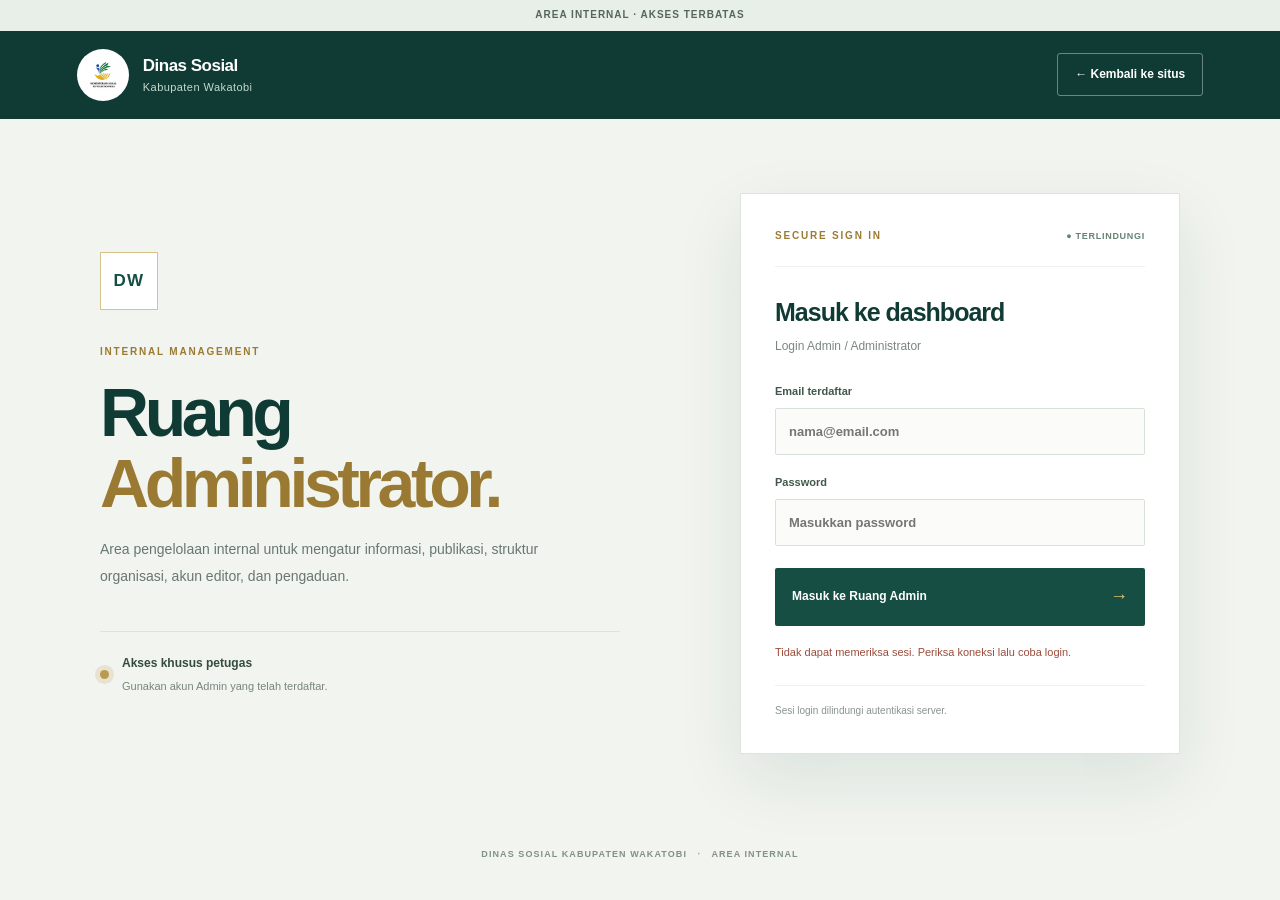
==== admin.html @ 657783be "Rebuild admin dashboard to match approved visual reference" ====
<!doctype html>
<html lang="id"><head><meta charset="utf-8"><meta name="viewport" content="width=device-width,initial-scale=1"><meta name="robots" content="noindex,nofollow"><meta name="theme-color" content="#103b34"><title>Ruang Administrasi | Dinsos Wakatobi</title><link rel="stylesheet" href="css/styles.css"><script src="js/main.js" defer></script></head>
<body class="admin-dashboard-body">
<aside class="admin-sidebar"><a class="admin-brand" href="index.html"><img src="logo-kemensos.jpg" alt="Lambang Dinas Sosial"><strong>Dinas Sosial<small>Kabupaten Wakatobi</small></strong></a><nav class="admin-side-nav" aria-label="Navigasi administrasi"><button class="is-active" type="button" data-admin-tab="overview"><span>⌂</span>Dashboard</button><button type="button" data-admin-tab="content"><span>▤</span>Publikasi</button><button type="button" data-admin-tab="structure"><span>♧</span>Struktur Organisasi</button><button type="button" data-admin-tab="users"><span>♙</span>Akun Editor</button><button type="button" data-admin-tab="complaints"><span>☏</span>Feedback &amp; Saran</button></nav><button type="button" id="admin-logout" class="admin-side-logout"><span>↪</span>Keluar</button><div class="admin-sidebar-landscape" aria-hidden="true"></div></aside>
<main class="admin-main"><header class="admin-topbar"><span>RUANG ADMINISTRASI</span><div class="admin-account"><i></i>Admin <span>⌄</span></div></header>
<section id="admin-panel" hidden>
<section class="admin-dashboard-section admin-overview" data-admin-section="overview">
<div class="admin-hero"><img src="wakatobi-hero.jpg" alt="Gedung kantor Dinas Sosial Kabupaten Wakatobi"><div class="admin-hero-shade"></div><div class="admin-hero-copy"><span>RUANG ADMINISTRASI</span><h1>Selamat datang kembali,<br>Admin Dinsos.</h1><p>Kelola informasi dan layanan publik dengan lebih baik.</p><i></i></div></div>
<div class="admin-overview-stats"><article><span class="admin-stat-icon">▤</span><div><strong id="stat-content">—</strong><small>Publikasi</small><em>Informasi tersimpan</em></div></article><article><span class="admin-stat-icon">♧</span><div><strong id="stat-structure">—</strong><small>Unit Kerja</small><em>Struktur organisasi</em></div></article><article><span class="admin-stat-icon">☏</span><div><strong id="stat-feedback">—</strong><small>Feedback</small><em>Masukan masyarakat</em></div></article><blockquote>Bersama Membangun<br>Wakatobi yang Lebih Baik</blockquote></div>
<div class="admin-overview-columns"><section class="admin-overview-panel"><div class="admin-overview-heading"><h2>Publikasi Terbaru</h2><button type="button" data-admin-tab="content">Lihat Semua →</button></div><div id="admin-overview-content" class="admin-overview-content"><p class="admin-overview-empty">Memuat publikasi…</p></div></section><section class="admin-overview-panel"><div class="admin-overview-heading"><h2>Masukan Masyarakat</h2><button type="button" data-admin-tab="complaints">Lihat Semua →</button></div><div id="admin-overview-feedback" class="admin-overview-feedback"><p class="admin-overview-empty">Memuat feedback…</p></div></section></div>
<section class="admin-overview-panel admin-activity"><div class="admin-overview-heading"><h2>Aktivitas Sistem</h2><span>PEMBARUAN TERBARU</span></div><div id="admin-overview-activity"><p class="admin-overview-empty">Aktivitas akan tampil saat ada pembaruan.</p></div></section>
</section>
<section class="admin-dashboard-section admin-management-section" data-admin-section="content" hidden><div class="admin-section-heading"><div><span>CONTENT MANAGEMENT</span><h2>Publikasi</h2><p>Buat dan atur berita, pengumuman, serta dokumen.</p></div></div><div class="admin-dashboard-card"><div class="admin-card-heading"><div><span>CONTENT EDITOR</span><h3>Tambah publikasi</h3></div></div><form id="content-form" class="admin-dashboard-form"><label>Judul<input name="title" maxlength="140" required></label><label>Slug URL<input name="slug" maxlength="140" pattern="[a-z0-9]+(-[a-z0-9]+)*" required></label><label>Jenis<select name="type"><option value="berita">Berita</option><option value="pengumuman">Pengumuman</option><option value="dokumen">Dokumen</option></select></label><label>Ringkasan<textarea name="summary" maxlength="500" required></textarea></label><label>Nama sumber (wajib untuk berita)<input name="sourceName" maxlength="80"></label><label>URL sumber HTTPS (wajib untuk berita)<input name="sourceUrl" type="url"></label><label>Tanggal publikasi<input name="publishedAt" type="date"></label><label>Status<select name="status"><option value="draft">Draft</option><option value="published">Terbitkan</option></select></label><button class="admin-primary-button" type="submit">Simpan publikasi →</button></form></div><div class="admin-dashboard-card"><div class="admin-card-heading"><div><span>CONTENT LIBRARY</span><h3>Daftar publikasi</h3></div></div><div id="admin-content-list"></div></div></section>
<section class="admin-dashboard-section admin-management-section" data-admin-section="structure" hidden><div class="admin-section-heading"><div><span>ORGANIZATION</span><h2>Struktur Organisasi</h2><p>Atur unit, penanggung jawab, dan susunan organisasi.</p></div></div><div class="admin-dashboard-card"><form id="structure-form" class="admin-dashboard-form"><label>Nama unit<input name="name" maxlength="140" required></label><label>Deskripsi<textarea name="description" maxlength="500"></textarea></label><label>Pejabat / penanggung jawab<input name="officeHolder" maxlength="120"></label><label>Unit induk<select name="parentId"><option value="">Tanpa unit induk</option></select></label><label>Urutan<input name="sortOrder" type="number" min="0" max="999" value="10" required></label><label class="admin-checkbox-label"><input name="active" type="checkbox" checked> Aktif</label><button class="admin-primary-button" type="submit">Tambah unit →</button></form><div id="admin-structure-list"></div></div></section>
<section class="admin-dashboard-section admin-management-section" data-admin-section="users" hidden><div class="admin-section-heading"><div><span>ACCESS CONTROL</span><h2>Akun Editor</h2><p>Kelola akses pengelola konten.</p></div></div><div class="admin-dashboard-card"><form id="editor-form" class="admin-dashboard-form"><label>Email editor<input name="email" type="email" required></label><label>Password sementara<input name="password" type="password" minlength="12" required></label><button class="admin-primary-button" type="submit">Buat akun →</button></form><div id="admin-user-list"></div><p class="admin-form-note">Password awal wajib diganti sebelum akses penuh.</p></div></section>
<section class="admin-dashboard-section admin-management-section" data-admin-section="complaints" hidden><div class="admin-section-heading"><div><span>PUBLIC FEEDBACK</span><h2>Feedback &amp; Saran</h2><p>Baca masukan dan gunakan kontak yang diberikan untuk tindak lanjut.</p></div></div><div id="admin-complaints" class="admin-feedback-list"></div></section>
<div class="admin-dashboard-status"><span class="admin-status-dot"></span><p id="admin-panel-feedback" role="status" aria-live="polite">Memeriksa sesi administrator…</p></div>
</section><footer class="admin-dashboard-footer">DINAS SOSIAL KABUPATEN WAKATOBI <span>·</span> AREA INTERNAL <span>·</span> PROTOTIPE</footer></main></body></html>
---- css/styles.css ----
[hidden]{display:none!important}
:root{--forest:#164e43;--forest-dark:#103b34;--green:#247565;--lime:#d7e8a6;--gold:#e4b94f;--paper:#f4f6f2;--surface:#fff;--ink:#202d29;--muted:#697771;--line:#dce4dd;--sans:Inter,"Segoe UI",Arial,sans-serif}
*{box-sizing:border-box}
html{scroll-behavior:smooth;scroll-padding-top:145px}
body{margin:0;background:var(--paper);color:var(--ink);font:15px/1.65 var(--sans);-webkit-font-smoothing:antialiased}
a{color:inherit}
img{display:block;max-width:100%}
button,input,select,textarea{font:inherit}
.demo-notice{padding:7px 20px;background:#e8eee8;color:#53675d;text-align:center;font-size:10px;font-weight:700;letter-spacing:.1em}
.site-header{height:88px;position:relative;z-index:20;display:flex;align-items:center;justify-content:space-between;gap:24px;padding:0 clamp(22px,6vw,92px);background:var(--forest-dark);color:#fff}
.identity{display:flex;align-items:center;gap:14px;text-decoration:none;color:#fff}
.identity-logo{width:52px;height:52px;object-fit:contain;background:#fff;border-radius:50%;padding:4px}
.identity-copy{display:grid;line-height:1.25}
.identity-copy strong{font-size:17px;font-weight:750;letter-spacing:-.03em}
.identity-copy small{margin-top:5px;color:#c4d9cf;font-size:11px;letter-spacing:.04em}
.header-action{display:inline-flex;align-items:center;gap:12px;padding:11px 17px;border:1px solid rgba(255,255,255,.38);border-radius:3px;color:#fff;text-decoration:none;font-size:12px;font-weight:700;transition:background .2s,border-color .2s}
.header-action:hover{background:rgba(255,255,255,.1);border-color:#fff}
.header-action span{color:var(--gold)}
.menu-toggle{display:none}
.site-layout{display:block}
.site-sidebar{position:sticky;top:0;z-index:15;display:flex;align-items:center;gap:24px;min-height:58px;padding:0 clamp(22px,6vw,92px);background:#fff;border-bottom:1px solid var(--line);box-shadow:0 4px 16px rgba(26,54,43,.045)}
.sidebar-label,.sidebar-bottom{display:none}
.sidebar-nav{display:flex;align-items:center;gap:4px;width:100%;padding:0}
.sidebar-nav a{position:relative;display:inline-flex;align-items:center;min-height:58px;padding:0 14px;color:#52645b;text-decoration:none;font-size:12px;font-weight:650;white-space:nowrap;transition:color .2s,background .2s}
.sidebar-nav a:hover{color:var(--forest);background:#f2f6ef}
.sidebar-nav a.is-active{color:var(--forest);background:#f2f6ef}
.sidebar-nav a.is-active:after{position:absolute;left:14px;right:14px;bottom:0;height:3px;background:var(--gold);content:""}
.page-content{min-width:0}
.page-main{min-height:65vh}
.page-main>section:not(.hero){min-height:calc(100vh - 146px);padding-top:clamp(58px,7vw,96px);padding-bottom:clamp(58px,7vw,96px)}
.hero{height:min(690px,calc(100svh - 150px));min-height:520px;position:relative;display:flex;align-items:center;overflow:hidden;padding:70px clamp(28px,8vw,120px);background:var(--forest-dark);color:#fff}
.hero-image,.hero-shade{position:absolute;inset:0;width:100%;height:100%}
.hero-image{object-fit:cover;object-position:center 52%;animation:heroFade 1s ease both}
.hero-shade{background:linear-gradient(90deg,rgba(9,43,35,.88),rgba(12,55,44,.65) 48%,rgba(11,47,38,.12)),linear-gradient(0deg,rgba(8,36,29,.45),transparent 55%)}
.hero-copy{position:relative;z-index:1;max-width:760px}
.eyebrow{margin:0 0 22px;color:#e0e9cf;font-size:11px;font-weight:750;letter-spacing:.15em}
.hero h1{margin:0;color:#fff;font:750 clamp(48px,6.6vw,88px)/1.04 var(--sans);letter-spacing:-.065em}
.hero h1 em{color:var(--lime);font-style:normal}
.hero-description{max-width:480px;margin:24px 0 30px;color:#e5eee8;font-size:15px;line-height:1.8}
.hero-link{display:inline-flex;align-items:center;gap:20px;padding:13px 18px;background:var(--gold);border:1px solid var(--gold);border-radius:3px;color:#26392e;text-decoration:none;font-size:12px;font-weight:750;transition:transform .2s,background .2s}
.hero-link:hover{transform:translateY(-2px);background:#f0ca68}
.hero-link span{font-size:17px}
.hero-caption{position:absolute;left:clamp(28px,8vw,120px);bottom:22px;color:#dce8df;font-size:10px;font-weight:700;letter-spacing:.12em}
.section-wrap{padding-left:clamp(24px,7vw,104px);padding-right:clamp(24px,7vw,104px)}
.section-label{display:flex;align-items:center;gap:10px;color:var(--green);font-size:10px;font-weight:800;letter-spacing:.13em}
.section-label:before{width:22px;height:3px;background:var(--gold);content:""}
.intro{padding-top:95px;padding-bottom:95px}
.intro-layout{display:grid;grid-template-columns:1fr .8fr;gap:9%;align-items:start;margin-top:28px}
.intro h2,.section-heading h2,.desil-heading h2,.contact-heading h2{margin:0;color:var(--forest-dark);font:750 clamp(36px,4.5vw,60px)/1.12 var(--sans);letter-spacing:-.055em}
.intro h2 em,.desil-heading h2 em{color:var(--green);font-style:normal}
.intro-copy{max-width:520px}
.intro-copy p{margin:0 0 15px;color:var(--muted);font-size:13px;line-height:1.9}
.intro-copy .lead{color:#31453b;font-size:17px;line-height:1.75}
.inline-link{display:inline-flex;align-items:center;gap:12px;margin-top:10px;color:var(--green);text-decoration:none;font-size:12px;font-weight:750}
.inline-link span{color:#b38725}
.services-section,.structure-section,.contact-section{background:#fff}
.services-section{padding-top:82px;padding-bottom:90px}
.section-heading{display:grid;grid-template-columns:1fr .55fr;gap:8%;align-items:end;margin:24px 0 34px}
.section-heading>p,.section-heading>div>p{margin:0;color:var(--muted);font-size:13px;line-height:1.85}
.service-list{border-top:1px solid var(--line)}
.service-row{display:grid;grid-template-columns:150px minmax(180px,.8fr) minmax(200px,1.2fr);gap:22px;align-items:center;padding:23px 8px;border-bottom:1px solid var(--line);transition:background .2s,padding .2s}
.service-row:hover{padding-left:18px;padding-right:18px;background:#f5f8f3}
.service-category{color:#8a702d;font-size:10px;font-weight:800;letter-spacing:.1em}
.service-row h3{margin:0;color:var(--forest-dark);font:700 20px/1.35 var(--sans);letter-spacing:-.03em}
.service-row p{margin:0;color:var(--muted);font-size:12px;line-height:1.8}
.service-note,.org-note{margin:17px 0 0;color:#7d8981;font-size:11px}
.desil-section{padding:82px 0 85px;background:var(--forest);color:#edf4ed}
.light-label{color:#d5e5d8}
.light-label:before{background:var(--gold)}
.desil-heading{display:grid;grid-template-columns:.8fr 1fr;gap:10%;align-items:end;margin:24px 0 36px}
.desil-heading h2{color:#fff}
.desil-heading h2 em{color:var(--lime)}
.desil-heading p{max-width:510px;margin:0;color:#d1e0d6;font-size:12px;line-height:1.9}
.desil-scale{display:grid;grid-template-columns:repeat(10,minmax(0,1fr));border-top:1px solid rgba(255,255,255,.3);border-bottom:1px solid rgba(255,255,255,.3)}
.desil-scale>div{display:grid;gap:8px;padding:18px 8px;border-right:1px solid rgba(255,255,255,.2);text-align:center;transition:background .2s}
.desil-scale>div:last-child{border-right:0}
.desil-scale>div:hover{background:rgba(255,255,255,.1)}
.desil-scale strong{color:#d5e5d8;font-size:9px;font-weight:650;white-space:nowrap}
.desil-scale span{color:#fff;font-size:26px;font-weight:750}
.data-note{margin:14px 0 0;color:#c3d7ca;font-size:10px}
.news-section{padding-top:88px;padding-bottom:94px;background:#f1f4ef}
.news-heading{margin-bottom:34px}
.news-feature{display:grid;grid-template-columns:1.12fr .88fr;gap:7%;align-items:center;margin-bottom:42px}
.news-photo{min-height:350px;overflow:hidden;background:#dce6dc}
.news-photo img{width:100%;height:100%;min-height:350px;object-fit:cover;transition:transform .5s}
.news-photo:hover img{transform:scale(1.035)}
.news-kicker{color:#94752b;font-size:10px;font-weight:800;letter-spacing:.12em}
.news-feature h3{margin:13px 0;color:var(--forest-dark);font:750 clamp(27px,3.2vw,40px)/1.17 var(--sans);letter-spacing:-.045em}
.news-feature p,.news-item p{color:var(--muted);font-size:12px;line-height:1.9}
.news-list{border-top:1px solid #cfd9d0}
.news-item{display:grid;grid-template-columns:1fr 22px;gap:20px;padding:24px 4px;border-bottom:1px solid #cfd9d0;transition:padding .2s,background .2s}
.news-item:hover{padding-left:14px;padding-right:14px;background:rgba(255,255,255,.65)}
.news-item h3{max-width:720px;margin:7px 0;color:var(--forest-dark);font:700 21px/1.35 var(--sans);letter-spacing:-.035em}
.news-item p{max-width:760px;margin:6px 0}
.structure-section{padding-top:90px;padding-bottom:88px}
.structure-heading{margin-bottom:38px}
.structure-heading h2{max-width:540px}
.structure-heading>div{max-width:470px}
.structure-heading .inline-link{margin-top:11px}
.org-chart{padding:28px 0 0}
.org-lead{position:relative;width:min(350px,100%);margin:0 auto 45px;padding:19px 22px 21px;background:#f3f7f1;border:1px solid var(--line);border-top:4px solid var(--gold);text-align:center}
.org-lead:after{position:absolute;left:50%;top:100%;width:1px;height:45px;background:#b8c9bd;content:""}
.org-lead span,.org-unit>span{display:block;color:#8b742e;font-size:9px;font-weight:800;letter-spacing:.12em}
.org-lead strong{display:block;margin-top:7px;color:var(--forest-dark);font-size:23px;font-weight:750}
.org-branches{position:relative;display:grid;grid-template-columns:repeat(4,minmax(0,1fr));gap:18px;padding-top:22px}
.org-branches:before{position:absolute;top:0;left:12.5%;right:12.5%;height:1px;background:#b8c9bd;content:""}
.org-unit{position:relative;padding:18px 17px;background:#f7f9f5;border:1px solid var(--line);border-top:3px solid var(--green);transition:transform .2s,box-shadow .2s}
.org-unit:hover{transform:translateY(-3px);box-shadow:0 12px 28px rgba(28,68,48,.08)}
.org-unit:before{position:absolute;left:0;top:-23px;width:1px;height:22px;background:#b8c9bd;content:""}
.org-unit h3{margin:10px 0;color:var(--forest-dark);font-size:17px;line-height:1.35;letter-spacing:-.03em}
.org-unit p{min-height:58px;margin:0;color:var(--muted);font-size:11px;line-height:1.8}
.org-sub{margin-top:10px;padding:9px 0;border-top:1px solid #e0e8df;color:#65766a;font-size:10px;line-height:1.6}
.org-bottom{display:flex;justify-content:center;gap:12px;margin-top:30px}
.org-bottom span{padding:11px 16px;background:#edf4ed;border:1px solid #d9e4d9;color:#3b6652;font-size:10px;font-weight:750}
.complaint-section{padding:84px 0;background:var(--forest-dark);color:#edf4ed}
.complaint-layout{display:grid;grid-template-columns:.8fr 1fr;gap:9%;align-items:start}
.complaint-intro h2{max-width:440px;margin:25px 0 15px;color:#fff;font-size:clamp(39px,4.5vw,58px);font-weight:750;line-height:1.12;letter-spacing:-.055em}
.complaint-intro>p{max-width:390px;color:#d0dfd6;font-size:13px;line-height:1.9}
.lapor-link{display:inline-flex;gap:12px;margin-top:17px;padding:12px 0;border-bottom:1px solid #8aa99a;color:#fff;text-decoration:none;font-size:12px;font-weight:750}
.lapor-link span{color:var(--gold)}
.complaint-form{display:grid;gap:14px;padding:27px 29px;background:#fff;border:1px solid #dfe8df;color:var(--ink);box-shadow:0 18px 45px rgba(0,0,0,.12)}
.complaint-form label{display:grid;gap:7px;color:#40574a;font-size:11px;font-weight:750}
.complaint-form input,.complaint-form select,.complaint-form textarea{width:100%;padding:12px 13px;border:1px solid #d5dfd6;border-radius:3px;background:#fbfcfa;color:#243b30;font:13px var(--sans);outline:none}
.complaint-form input:focus,.complaint-form select:focus,.complaint-form textarea:focus{border-color:var(--green);box-shadow:0 0 0 3px rgba(36,117,101,.12)}
.complaint-form textarea{resize:vertical}
.privacy-note{margin:0;color:#748279;font-size:10px;line-height:1.65}
.complaint-form button{justify-self:start;padding:12px 20px;border:0;border-radius:3px;background:var(--forest);color:#fff;font-size:12px;font-weight:750;cursor:pointer;transition:background .2s,transform .2s}
.complaint-form button:hover{background:var(--green);transform:translateY(-1px)}
.form-feedback{min-height:12px;margin:0;color:#8a5b23;font-size:11px;line-height:1.65}
.contact-section{padding-top:80px;padding-bottom:84px}
.contact-heading{display:grid;grid-template-columns:1fr .55fr;gap:8%;align-items:end;margin:25px 0 34px}
.contact-heading p{margin:0;color:var(--muted);font-size:12px;line-height:1.9}
.contact-list{display:grid;grid-template-columns:repeat(3,minmax(0,1fr));border-top:1px solid var(--line);border-bottom:1px solid var(--line)}
.contact-item{display:grid;align-content:start;gap:8px;padding:24px 20px 24px 0}
.contact-item+.contact-item{padding-left:22px;border-left:1px solid var(--line)}
.contact-item>span{color:#94752b;font-size:10px;font-weight:800;letter-spacing:.12em}
.contact-item>a,.contact-item>strong{color:var(--forest-dark);font-size:18px;font-weight:750;line-height:1.4;text-decoration:none;overflow-wrap:anywhere}
.contact-item small{color:#7b8980;font-size:10px;line-height:1.7}
.site-footer{position:relative;display:grid;grid-template-columns:1fr 300px;gap:26px 8%;align-items:center;padding:35px clamp(24px,7vw,104px);background:#e8eee7;border-top:1px solid #d8e1d7}
.footer-identity{display:flex;align-items:center;gap:12px}
.footer-identity .identity-logo{width:42px;height:42px}
.footer-identity div{display:grid;gap:4px}
.footer-identity strong{color:var(--forest-dark);font-size:12px}
.footer-identity small{color:#718077;font-size:10px}
.footer-bottom{grid-column:1;display:flex;flex-wrap:wrap;gap:8px 18px;color:#77847b;font-size:10px}
.footer-bottom p{margin:0}
.admin-mini{grid-column:2;grid-row:1 / span 2;display:grid;grid-template-columns:1fr 1fr;gap:8px 10px;padding:15px;background:#fff;border:1px solid var(--line)}
.admin-mini-heading{grid-column:1/-1;display:flex;justify-content:space-between;align-items:center;gap:10px}
.admin-mini-heading span{color:#94752b;font-size:9px;font-weight:800;letter-spacing:.1em}
.admin-mini-heading strong{color:var(--forest-dark);font-size:17px}
.admin-mini label{display:grid;gap:4px;color:#53675b;font-size:10px;font-weight:700}
.admin-mini input{min-width:0;width:100%;padding:9px;border:1px solid #dbe3da;background:#fbfcfa;font-size:11px}
.admin-mini button{grid-column:1/-1;justify-self:end;padding:8px 15px;border:0;background:var(--forest);color:#fff;font-size:10px;font-weight:750;cursor:pointer}
.admin-mini p{grid-column:1/-1;margin:0;color:#7c8980;font-size:9px;line-height:1.5}
.admin-footer-link{grid-column:2;grid-row:1;justify-self:end;padding:10px 14px;border:1px solid #cbd8cd;color:#426553;text-decoration:none;font-size:10px;font-weight:750}
.admin-footer-link span{margin-left:7px;color:#94752b}
.admin-footer-link:hover{background:#fff}
.admin-page{min-height:calc(100vh - 210px);display:flex;flex-direction:column;justify-content:center;max-width:980px;margin:0 auto}
.admin-page-copy{margin:25px 0 28px}
.admin-page-copy h1{margin:0;color:var(--forest-dark);font-size:clamp(40px,5vw,58px);font-weight:750;line-height:1.1;letter-spacing:-.055em}
.admin-page-copy p{max-width:520px;color:var(--muted);font-size:13px}
.admin-login-page{display:grid;gap:14px;width:min(100%,470px);padding:27px;background:#fff;border:1px solid var(--line);box-shadow:0 12px 35px rgba(20,65,45,.06)}
.admin-login-page label{display:grid;gap:7px;color:#40574a;font-size:11px;font-weight:750}
.admin-login-page input{width:100%;padding:12px;border:1px solid #d5dfd6;background:#fbfcfa;font:13px var(--sans)}
.admin-login-page button{justify-self:start;padding:12px 23px;border:0;background:var(--forest);color:#fff;font-size:12px;font-weight:750;cursor:pointer}
.admin-login-page p{margin:0;color:#77847b;font-size:10px;line-height:1.7}
@keyframes heroFade{from{opacity:.65;transform:scale(1.025)}to{opacity:1;transform:scale(1)}}
::selection{background:var(--lime);color:var(--forest-dark)}
@media(max-width:1050px){.site-sidebar{padding-inline:20px}.sidebar-nav{overflow-x:auto}.sidebar-nav a{padding-inline:11px}.service-row{grid-template-columns:120px 1fr 1.2fr;gap:14px}.org-branches{gap:12px}.org-unit{padding:15px 12px}}
@media(max-width:760px){html{scroll-padding-top:125px}.site-header{height:76px;padding-inline:18px}.identity-logo{width:43px;height:43px}.identity-copy strong{font-size:14px}.identity-copy small{font-size:9px}.header-action{font-size:10px;padding:9px 11px}.site-sidebar{min-height:53px;padding-inline:10px}.sidebar-nav a{min-height:53px;font-size:11px;padding-inline:10px}.sidebar-nav a.is-active:after{left:10px;right:10px}.hero{height:68svh;min-height:500px;padding:45px 25px 65px}.hero h1{font-size:clamp(43px,10vw,66px)}.hero-description{max-width:350px;font-size:13px}.hero-caption{left:25px}.intro-layout,.section-heading,.desil-heading,.contact-heading{grid-template-columns:1fr;gap:18px}.service-row{grid-template-columns:1fr;gap:6px}.service-row p{grid-column:auto}.org-branches{grid-template-columns:repeat(2,minmax(0,1fr));row-gap:25px}.org-branches:before{left:25%;right:25%}.complaint-layout{grid-template-columns:1fr;gap:28px}.site-footer{grid-template-columns:1fr;gap:18px}.admin-footer-link{grid-column:1;grid-row:auto;justify-self:start}.footer-bottom{grid-column:1}.admin-mini{grid-column:1;grid-row:auto}}
@media(max-width:520px){.demo-notice{font-size:8px}.site-header{gap:10px}.identity{gap:9px}.identity-logo{width:38px;height:38px}.identity-copy strong{font-size:12px}.identity-copy small{font-size:8px}.header-action{font-size:9px;padding:8px}.header-action span{display:none}.hero{min-height:480px;height:72svh}.hero h1{font-size:clamp(40px,10.7vw,55px)}.hero-description{font-size:12px}.hero-link{font-size:11px;padding:11px 13px}.section-wrap{padding-inline:22px}.intro,.services-section,.news-section,.structure-section,.contact-section{padding-top:62px;padding-bottom:65px}.intro h2,.section-heading h2,.desil-heading h2,.contact-heading h2{font-size:clamp(34px,9.5vw,47px)}.intro-copy .lead{font-size:15px}.desil-section,.complaint-section{padding:62px 0}.desil-scale{grid-template-columns:repeat(5,minmax(0,1fr))}.desil-scale>div{border-bottom:1px solid rgba(255,255,255,.2)}.desil-scale>div:nth-child(5n){border-right:0}.desil-scale>div:nth-last-child(-n+5){border-bottom:0}.desil-scale strong{font-size:8px}.desil-scale span{font-size:21px}.news-feature{grid-template-columns:1fr;gap:18px}.news-photo,.news-photo img{min-height:230px}.news-feature h3{font-size:29px}.news-item{padding:19px 0}.news-item h3{font-size:18px}.org-lead{margin-bottom:33px}.org-branches{grid-template-columns:1fr;gap:15px;padding-top:0}.org-branches:before,.org-unit:before{display:none}.org-unit p{min-height:0}.org-bottom{flex-direction:column;gap:7px}.org-bottom span{text-align:center}.complaint-intro h2{font-size:clamp(37px,10vw,49px)}.complaint-form{padding:19px}.contact-list{grid-template-columns:1fr}.contact-item{padding:17px 0}.contact-item+.contact-item{padding-left:0;border-left:0;border-top:1px solid var(--line)}.site-footer{padding:25px 22px}.admin-page{min-height:65vh}.admin-login-page{padding:19px}}
@media(prefers-reduced-motion:reduce){html{scroll-behavior:auto}*,*:before,*:after{animation-duration:.01ms!important;animation-iteration-count:1!important;transition-duration:.01ms!important}}

/* Admin portal */
.admin-portal-body{min-height:100vh;background:#f1f4ef}
.admin-portal{width:min(1080px,calc(100% - 48px));min-height:calc(100vh - 190px);margin:0 auto;display:grid;grid-template-columns:1fr 440px;align-items:center;gap:clamp(45px,8vw,110px);padding:70px 0}
.admin-portal-intro{max-width:520px}
.admin-portal-mark{width:58px;height:58px;display:grid;place-items:center;margin-bottom:34px;border:1px solid #d9c38a;background:#fff;color:var(--forest);font-size:17px;font-weight:800;letter-spacing:.08em}
.admin-portal-kicker,.admin-portal-overline{margin:0;color:#9b7b31;font-size:10px;font-weight:800;letter-spacing:.18em}
.admin-portal-intro h1{margin:17px 0;color:var(--forest-dark);font-size:clamp(43px,5.5vw,68px);line-height:1.04;letter-spacing:-.065em}
.admin-portal-intro h1 em{color:#9a7a32;font-style:normal}
.admin-portal-intro>p:not(.admin-portal-kicker){max-width:440px;color:#697771;font-size:14px;line-height:1.9}
.admin-portal-note{display:flex;align-items:center;gap:13px;margin-top:42px;padding-top:22px;border-top:1px solid #dce4dd}
.admin-portal-note>span{width:9px;height:9px;border-radius:50%;background:#b99a50;box-shadow:0 0 0 5px #e9e2d0}
.admin-portal-note div{display:grid;gap:3px}
.admin-portal-note strong{color:#344b40;font-size:12px}
.admin-portal-note small{color:#78857e;font-size:11px}
.admin-portal-card{padding:34px;background:#fff;border:1px solid #dce4dd;box-shadow:0 24px 65px rgba(16,59,52,.09)}
.admin-portal-card-head{display:flex;align-items:center;justify-content:space-between;gap:10px;padding-bottom:22px;border-bottom:1px solid #edf0eb}
.admin-portal-lock{color:#658273;font-size:9px;font-weight:800;letter-spacing:.08em}
.admin-portal-card h2{margin:25px 0 3px;color:var(--forest-dark);font-size:25px;letter-spacing:-.04em}
.admin-portal-subtitle{margin:0 0 25px;color:#7a867f;font-size:12px}
.admin-portal-form{display:grid;gap:18px}
.admin-portal-form label{display:grid;gap:8px;color:#40574a;font-size:11px;font-weight:750}
.admin-portal-form input{width:100%;height:47px;padding:0 13px;border:1px solid #d8e1d9;border-radius:2px;background:#fbfcfa;color:#24372e;font-size:13px;outline:none}
.admin-portal-form input:focus{border-color:#8eaa9b;box-shadow:0 0 0 3px rgba(36,117,101,.09)}
.admin-portal-form button{display:flex;align-items:center;justify-content:space-between;gap:15px;margin-top:4px;padding:14px 17px;border:0;border-radius:2px;background:var(--forest);color:#fff;font-size:12px;font-weight:750;cursor:pointer;transition:background .2s}
.admin-portal-form button:hover{background:var(--forest-dark)}
.admin-portal-form button:disabled{opacity:.65;cursor:wait}
.admin-portal-form button span{color:#e4c36f;font-size:18px}
.admin-portal-form #portal-feedback{min-height:18px;margin:0;color:#9b4c3c;font-size:11px;line-height:1.6}
.admin-portal-foot{margin-top:23px;padding-top:17px;border-top:1px solid #edf0eb;color:#89948d;font-size:10px}
.admin-portal-footer{padding:18px 24px;text-align:center;color:#829087;font-size:9px;font-weight:750;letter-spacing:.12em}
.admin-portal-footer span{padding:0 7px;color:#b99a50}
@media(max-width:800px){.admin-portal{grid-template-columns:1fr;gap:30px;width:min(520px,calc(100% - 36px));padding:48px 0}.admin-portal-intro{max-width:none}.admin-portal-mark{margin-bottom:22px}.admin-portal-intro h1{font-size:clamp(42px,10vw,58px)}.admin-portal-note{margin-top:24px}.admin-portal-card{padding:26px}.admin-portal-body .site-header{padding-inline:18px}}

/* Administrator dashboard refresh */
.admin-header-actions{display:flex;align-items:center;gap:20px}.admin-secure-label{font-size:9px;font-weight:800;letter-spacing:.13em;color:#d9e5d9}.admin-dashboard-body{background:#f2f4ef}.admin-dashboard{width:min(1120px,calc(100% - 48px));min-height:calc(100vh - 190px);margin:0 auto;padding:62px 0 90px}.admin-dashboard-heading{display:flex;justify-content:space-between;align-items:center;gap:30px;margin-bottom:42px}.admin-dashboard-kicker,.admin-section-heading span{margin:0;color:#9a7a32;font-size:10px;font-weight:850;letter-spacing:.19em}.admin-dashboard-heading h1{margin:12px 0 10px;color:var(--forest-dark);font-size:clamp(38px,5vw,58px);line-height:1.05;letter-spacing:-.06em}.admin-dashboard-heading h1 em{color:#a48745;font-style:normal}.admin-dashboard-heading>div:first-child>p:last-child{max-width:570px;color:#718078;font-size:14px}.admin-heading-mark{width:clamp(230px,30%,340px);height:190px;flex:none;overflow:hidden;border:1px solid #d9e1d8;background:#e7ece5;box-shadow:0 12px 28px rgba(20,65,45,.09)}.admin-heading-mark img{display:block;width:100%;height:100%;object-fit:cover;object-position:center}.admin-dashboard-nav{display:flex;align-items:center;gap:7px;flex-wrap:wrap;padding:10px;background:#fff;border:1px solid #e0e6df;box-shadow:0 8px 25px rgba(20,65,45,.04)}.admin-dashboard-nav button{padding:12px 16px;border:1px solid transparent;background:transparent;color:#52635a;font-size:12px;font-weight:700;cursor:pointer}.admin-dashboard-nav button:hover,.admin-dashboard-nav button.is-active{background:#eaf0e9;border-color:#d9e3d9;color:var(--forest-dark)}.admin-dashboard-nav .admin-logout-button{margin-left:auto;color:#9a4d3d}.admin-dashboard-status{display:flex;align-items:center;gap:10px;margin:22px 0;color:#78847d;font-size:11px}.admin-dashboard-status p{margin:0}.admin-status-dot{width:7px;height:7px;border-radius:50%;background:#a68a43}.admin-dashboard-section{display:grid;gap:20px}.admin-section-heading{margin:14px 0 0}.admin-section-heading h2{margin:7px 0 3px;color:#203d33;font-size:29px;letter-spacing:-.04em}.admin-section-heading p{margin:0;color:#748078;font-size:12px}.admin-dashboard-card{padding:27px;background:#fff;border:1px solid #dfe6df;box-shadow:0 12px 32px rgba(20,65,45,.045)}.admin-dashboard-card h3{margin:0 0 20px;color:#29483c;font-size:17px}.admin-dashboard-form{display:grid;grid-template-columns:repeat(2,minmax(0,1fr));gap:17px}.admin-dashboard-form label{display:grid;gap:7px;color:#52635a;font-size:11px;font-weight:750}.admin-dashboard-form input,.admin-dashboard-form select,.admin-dashboard-form textarea,.admin-feedback-card select,.admin-feedback-card textarea{width:100%;min-width:0;padding:12px;border:1px solid #d8e1d8;border-radius:2px;background:#fbfcfa;color:#263a31;font:13px var(--sans)}.admin-dashboard-form textarea,.admin-feedback-card textarea{min-height:100px;resize:vertical}.admin-dashboard-form label:nth-child(4),.admin-dashboard-form label:nth-child(5),.admin-dashboard-form label:nth-child(6){grid-column:1/-1}.admin-dashboard-form .admin-primary-button{justify-self:start}.admin-primary-button{padding:12px 18px;border:0;background:var(--forest);color:#fff;font-size:11px;font-weight:800;cursor:pointer}.admin-primary-button:hover{background:#22695a}.admin-checkbox-label{display:flex!important;align-items:center;gap:9px!important}.admin-checkbox-label input{width:auto}.admin-form-note{color:#78847d;font-size:11px}.admin-feedback-list{display:grid;gap:14px}.admin-feedback-card{display:grid;gap:12px;padding:22px;background:#fff;border:1px solid #dfe6df}.admin-feedback-card h3{margin:0;color:#29483c;font-size:17px}.admin-feedback-card p{margin:0;color:#64736b;font-size:12px;line-height:1.7}.admin-feedback-card .admin-feedback-meta{color:#89938d;font-size:10px}.admin-feedback-card .admin-feedback-contact{color:#916f2e;font-weight:750}.admin-feedback-card select,.admin-feedback-card textarea{max-width:620px}.admin-feedback-card .admin-primary-button{justify-self:start}.admin-dashboard-footer{padding:24px;text-align:center;color:#839087;font-size:9px;font-weight:750;letter-spacing:.12em}.admin-dashboard-footer span{padding:0 7px;color:#b79a54}@media(max-width:700px){.admin-dashboard{width:calc(100% - 32px);padding:38px 0 60px}.admin-dashboard-heading{align-items:flex-start}.admin-heading-mark{width:70px;height:70px;font-size:25px}.admin-heading-mark span{font-size:6px}.admin-header-actions{gap:8px}.admin-secure-label{display:none}.admin-dashboard-nav{gap:4px}.admin-dashboard-nav button{padding:10px 11px;font-size:10px}.admin-dashboard-nav .admin-logout-button{margin-left:0}.admin-dashboard-form{grid-template-columns:1fr}.admin-dashboard-form label:nth-child(n){grid-column:auto}.admin-dashboard-card{padding:19px}}

/* Admin workspace refinement */
.admin-dashboard-heading{padding:34px 38px;background:linear-gradient(115deg,#103b34 0%,#164e43 65%,#28695a 100%);color:#fff;position:relative;overflow:hidden}.admin-dashboard-heading:after{content:"";position:absolute;width:300px;height:300px;right:70px;top:-190px;border:1px solid rgba(255,255,255,.13);border-radius:50%;box-shadow:0 0 0 28px rgba(255,255,255,.035),0 0 0 58px rgba(255,255,255,.025)}.admin-dashboard-heading .admin-dashboard-kicker{color:#e1c46e}.admin-dashboard-heading h1{color:#fff}.admin-dashboard-heading h1 em{color:#e7cf8e}.admin-dashboard-heading>div:first-child>p:last-child{color:#d4e2d9}.admin-heading-mark{z-index:1;background:rgba(255,255,255,.96);border:0;box-shadow:0 12px 35px rgba(0,0,0,.12)}.admin-dashboard-status{padding:10px 13px;background:#e9efe8;border:1px solid #dce6dc}.admin-stat-grid{display:grid;grid-template-columns:repeat(5,minmax(0,1fr));gap:12px;margin:0 0 34px}.admin-stat-card{display:grid;gap:7px;min-height:125px;padding:18px;background:#fff;border:1px solid #e0e7df;box-shadow:0 8px 20px rgba(20,65,45,.035)}.admin-stat-card>span{color:#8a783f;font-size:9px;font-weight:850;letter-spacing:.12em}.admin-stat-card strong{color:#173f34;font-size:32px;line-height:1;letter-spacing:-.05em}.admin-stat-card small{color:#87928b;font-size:10px}.admin-dashboard-nav{position:sticky;top:0;z-index:8;border-radius:3px}.admin-dashboard-nav button{border-radius:2px}.admin-dashboard-section{gap:17px}.admin-section-heading{margin:10px 0 4px}.admin-section-heading h2{font-size:32px}.admin-dashboard-card{padding:30px}.admin-card-heading{display:flex;align-items:flex-start;justify-content:space-between;gap:20px;margin-bottom:24px;padding-bottom:19px;border-bottom:1px solid #edf0eb}.admin-card-heading>div>span{color:#a0833e;font-size:9px;font-weight:850;letter-spacing:.15em}.admin-card-heading h3{margin:5px 0 3px;font-size:20px}.admin-card-heading p{margin:0;color:#89938c;font-size:11px}.admin-card-index{color:#d5dfd5;font-size:30px;font-weight:800;letter-spacing:-.06em}.admin-dashboard-form{gap:19px 22px}.admin-dashboard-form label{font-size:11px}.admin-dashboard-form input,.admin-dashboard-form select,.admin-dashboard-form textarea{border-radius:3px;transition:border-color .18s,box-shadow .18s}.admin-dashboard-form input:focus,.admin-dashboard-form select:focus,.admin-dashboard-form textarea:focus{outline:0;border-color:#80a391;box-shadow:0 0 0 3px rgba(36,117,101,.09)}.admin-primary-button{border-radius:2px;padding:13px 20px}.admin-record-list{display:grid;gap:10px}.admin-record-card{display:grid;gap:11px;padding:17px 18px;background:#fbfcfa;border:1px solid #e3e9e2}.admin-record-top{display:flex;justify-content:space-between;align-items:flex-start;gap:14px}.admin-record-top h4{margin:0;color:#29483c;font-size:14px;line-height:1.5}.admin-record-card>p{margin:0;color:#718078;font-size:11px;line-height:1.7}.admin-record-meta{display:flex;align-items:center;gap:7px;flex-wrap:wrap}.admin-type-tag,.admin-state-live,.admin-state-draft{display:inline-flex;padding:5px 8px;background:#edf2ec;color:#607369;font-size:9px;font-weight:800;letter-spacing:.04em;text-transform:uppercase}.admin-state-live{background:#e7f2e9;color:#38704d}.admin-state-draft{background:#f4eee0;color:#927337}.admin-record-foot{display:flex;align-items:center;gap:13px;padding-top:10px;border-top:1px solid #e8ede7}.admin-record-foot code{color:#87938b;font-size:10px}.admin-record-foot small,.admin-record-sub{color:#89958d;font-size:10px}.admin-text-button{margin-left:auto;padding:6px 0;border:0;background:transparent;color:#a45b4d;font-size:10px;font-weight:750;cursor:pointer}.admin-empty-state{padding:28px;text-align:center;border:1px dashed #d4dfd4;background:#fafcf9;color:#839087;font-size:12px}.admin-feedback-card{border-radius:3px;box-shadow:0 8px 22px rgba(20,65,45,.035)}.admin-feedback-card h3{font-size:16px}.admin-feedback-card select,.admin-feedback-card textarea{border-radius:3px}.admin-dashboard-footer{border-top:1px solid #e0e7df;background:#eaf0e9}@media(max-width:900px){.admin-stat-grid{grid-template-columns:repeat(3,minmax(0,1fr))}.admin-dashboard-heading{padding:28px}.admin-dashboard-heading:after{right:-80px}}@media(max-width:600px){.admin-dashboard-heading{padding:25px 20px}.admin-heading-mark{width:58px;height:58px;font-size:22px}.admin-stat-grid{grid-template-columns:repeat(2,minmax(0,1fr));gap:8px}.admin-stat-card{min-height:105px;padding:14px}.admin-stat-card strong{font-size:27px}.admin-dashboard-card{padding:19px}.admin-card-heading h3{font-size:17px}.admin-record-top{align-items:flex-start}.admin-record-foot{flex-wrap:wrap}}

/* Foto kantor pada header dashboard administrator */
.admin-heading-mark{width:clamp(180px,24vw,300px);height:170px;overflow:hidden;border:1px solid #d9c99f;background:#fff;box-shadow:0 12px 28px rgba(20,65,45,.08)}.admin-heading-mark img{display:block;width:100%;height:100%;object-fit:cover}.admin-heading-mark span{display:none}@media(max-width:600px){.admin-dashboard-heading{align-items:flex-start;flex-direction:column}.admin-heading-mark{width:100%;height:190px}}

@media(max-width:640px){.admin-dashboard-heading{align-items:flex-start;flex-direction:column}.admin-heading-mark{width:100%;height:190px}}
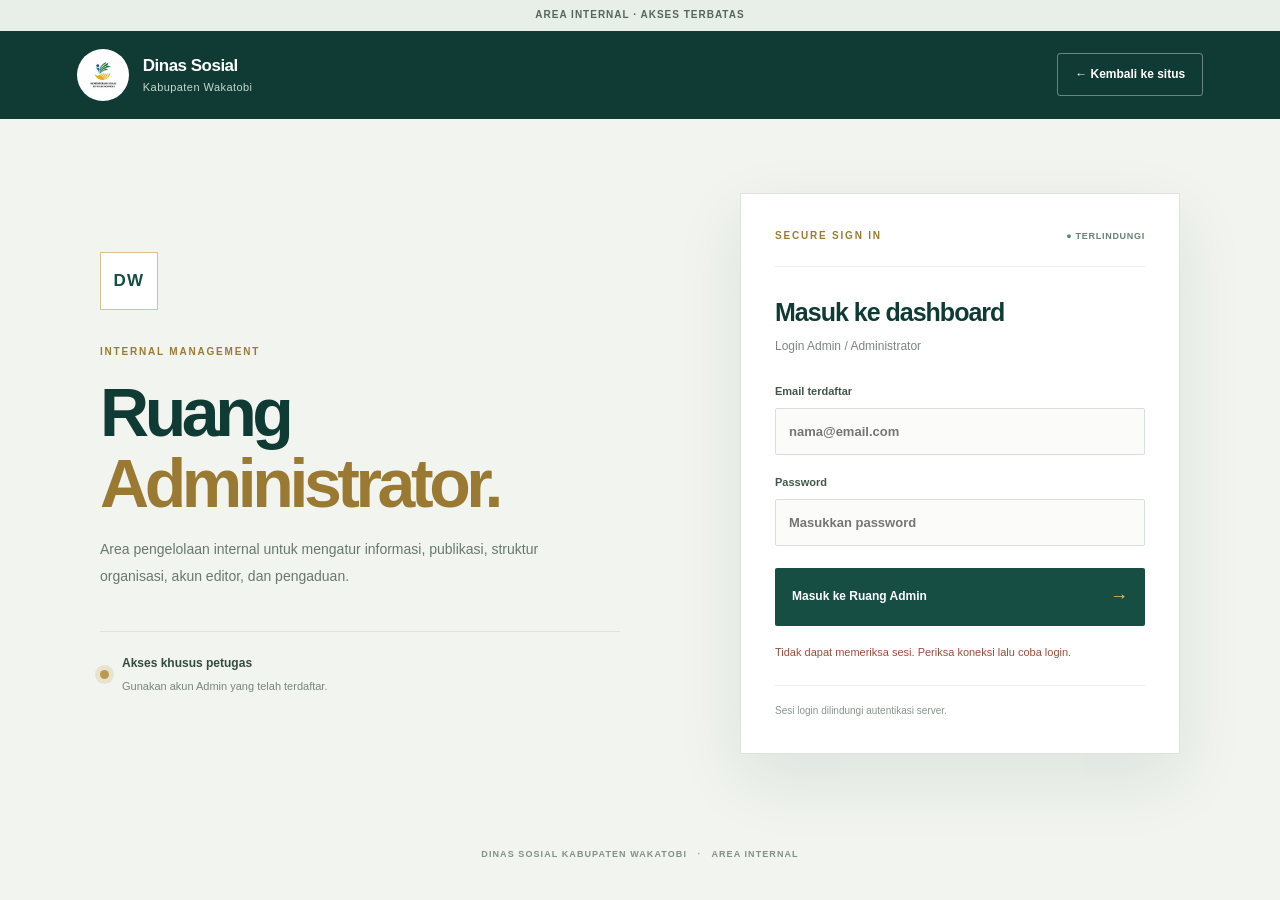
==== commit 34936f67: "Make admin layout styling load reliably" ====
--- a/admin.html
+++ b/admin.html
@@ -1,5 +1,73 @@
 <!doctype html>
-<html lang="id"><head><meta charset="utf-8"><meta name="viewport" content="width=device-width,initial-scale=1"><meta name="robots" content="noindex,nofollow"><meta name="theme-color" content="#103b34"><title>Ruang Administrasi | Dinsos Wakatobi</title><link rel="stylesheet" href="css/styles.css"><script src="js/main.js" defer></script></head>
+<html lang="id"><head><meta charset="utf-8"><meta name="viewport" content="width=device-width,initial-scale=1"><meta name="robots" content="noindex,nofollow"><meta name="theme-color" content="#103b34"><title>Ruang Administrasi | Dinsos Wakatobi</title><link rel="stylesheet" href="/css/styles.css?v=admin-fix-1"><script src="/js/main.js?v=admin-fix-1" defer></script><style>/* Admin dashboard — editorial ivory layout */
+.admin-dashboard-body{min-height:100vh;background:#f4f1e8;color:#193a32;font-family:Georgia,"Times New Roman",serif}
+.admin-sidebar{position:fixed;inset:0 auto 0 0;width:250px;padding:28px 20px 24px;background:#f8f5ec;border-right:1px solid #d8d3c6;display:flex;flex-direction:column;z-index:30;overflow:hidden}
+.admin-brand{display:flex;align-items:center;flex-direction:column;gap:10px;text-align:center;text-decoration:none;color:#173c33;padding:0 0 32px}
+.admin-brand img{width:72px;height:78px;object-fit:contain}
+.admin-brand strong{font-size:19px;line-height:1.15}.admin-brand small{display:block;font-size:14px;font-weight:400;margin-top:3px}
+.admin-side-nav{display:grid;gap:7px}
+.admin-side-nav button,.admin-side-logout{border:0;background:transparent;color:#33483f;text-align:left;display:flex;align-items:center;gap:14px;padding:14px 16px;font:16px Georgia,serif;cursor:pointer;border-radius:10px;transition:background .2s,color .2s,transform .2s}
+.admin-side-nav button span,.admin-side-logout span{width:22px;font:23px Arial,sans-serif;text-align:center}
+.admin-side-nav button:hover{background:#e9ede4;transform:translateX(2px)}
+.admin-side-nav button.is-active{background:#17483c;color:#fff;box-shadow:0 5px 14px #17483c24}
+.admin-side-logout{margin-top:22px;border-top:1px solid #d9d4c8;border-radius:0;padding-top:22px}
+.admin-side-logout:hover{color:#9b4a3d}
+.admin-sidebar-landscape{margin:auto -20px -24px;height:170px;flex:none;background:linear-gradient(0deg,#e2e8dc99,#e2e8dc00),url("wakatobi-hero.jpg") center 70%/cover;opacity:.22;mask-image:linear-gradient(0deg,#000 10%,transparent 100%)}
+.admin-main{margin-left:250px;min-height:100vh;padding:0 26px 24px;max-width:none}
+.admin-topbar{height:66px;display:flex;align-items:center;justify-content:space-between;padding:0 12px;color:#31483e;font:700 14px Arial,sans-serif;letter-spacing:.03em}
+.admin-account{display:flex;align-items:center;gap:10px;padding:9px 15px;border:1px solid #d7d4ca;border-radius:24px;background:#fbfaf5;box-shadow:0 2px 8px #263e3210}
+.admin-account i{width:9px;height:9px;border-radius:50%;background:#4b9d5b}
+.admin-overview{gap:0!important}
+.admin-hero{height:280px;position:relative;overflow:hidden;background:#e5e1d5}
+.admin-hero>img{width:100%;height:100%;object-fit:cover;object-position:center 48%;filter:saturate(.78)}
+.admin-hero-shade{position:absolute;inset:0;background:linear-gradient(90deg,#f6f2e8f5 0%,#f6f2e8dc 35%,#f6f2e880 57%,#f6f2e800 100%)}
+.admin-hero-copy{position:absolute;left:4.5%;top:50%;transform:translateY(-50%);max-width:600px}
+.admin-hero-copy>span{font:700 13px Arial,sans-serif;letter-spacing:.04em;color:#31463c}
+.admin-hero-copy h1{font-size:clamp(34px,4vw,49px);line-height:1.05;letter-spacing:-.035em;margin:22px 0 12px;color:#173c33}
+.admin-hero-copy p{font:18px Arial,sans-serif;color:#48564e;margin:0}
+.admin-hero-copy i{display:block;width:98px;height:4px;background:#c4a04c;margin-top:18px}
+.admin-overview-stats{display:grid;grid-template-columns:repeat(3,minmax(0,1fr)) 1.15fr;align-items:center;background:#f8f5ed;padding:25px 18px;border-bottom:1px solid #e4dfd3}
+.admin-overview-stats article{display:flex;align-items:center;gap:18px;padding:0 22px;border-right:1px solid #c9c5b9;min-height:82px}
+.admin-stat-icon{width:62px;height:62px;border-radius:50%;display:grid;place-items:center;background:#e4e9df;color:#1b4b3f;font:30px Arial,sans-serif;flex:none}
+.admin-overview-stats article strong{display:block;font-size:38px;line-height:1;color:#183b32}
+.admin-overview-stats article small{display:block;font:17px Arial,sans-serif;color:#445149;margin-top:5px}
+.admin-overview-stats article em{display:block;font:12px Arial,sans-serif;color:#739078;margin-top:3px;font-style:normal}
+.admin-overview-stats blockquote{margin:0;padding:0 18px;text-align:center;color:#315346;font-size:19px;line-height:1.2;font-style:italic}
+.admin-overview-columns{display:grid;grid-template-columns:1fr 1fr;gap:18px;margin-top:20px}
+.admin-overview-panel{min-width:0;padding:20px 22px;background:#fbf9f3;border:1px solid #e5e0d5;box-shadow:0 4px 14px #403d3010}
+.admin-overview-heading{display:flex;justify-content:space-between;align-items:center;gap:12px;border-bottom:1px solid #e4dfd4;padding-bottom:13px;margin-bottom:10px}
+.admin-overview-heading h2{font-size:24px;line-height:1.1;margin:0;color:#1d3c33}
+.admin-overview-heading button{border:0;background:transparent;color:#35473e;font:13px Arial,sans-serif;cursor:pointer}
+.admin-overview-heading button:hover{text-decoration:underline}
+.admin-overview-heading>span{font:10px Arial,sans-serif;letter-spacing:.1em;color:#9b8757}
+.admin-preview-publication{padding:14px 4px;border-bottom:1px solid #ece7dc;animation:adminRise .35s ease both}
+.admin-preview-publication:last-child,.admin-preview-feedback:last-child{border-bottom:0}
+.admin-preview-tag,.admin-preview-state{display:inline-block;padding:5px 10px;border-radius:20px;background:#f0e5c9;color:#806632;font:11px Arial,sans-serif}
+.admin-preview-publication h3{font-size:19px;line-height:1.2;margin:9px 0 5px;color:#183b32}
+.admin-preview-publication p,.admin-preview-feedback p{font:13px/1.45 Arial,sans-serif;color:#58635b;margin:0}
+.admin-preview-feedback{display:grid;grid-template-columns:1fr auto;gap:4px 12px;align-items:center;padding:13px 4px;border-bottom:1px solid #ece7dc;animation:adminRise .35s ease both}
+.admin-preview-feedback b{font:700 13px Arial,sans-serif;color:#283f35}
+.admin-preview-feedback p{grid-column:1}
+.admin-preview-state{grid-column:2;grid-row:1/3;background:#e8eddf;color:#54724f}
+.admin-overview-empty{font:13px Arial,sans-serif;color:#7d877e;padding:16px 4px}
+.admin-activity{margin-top:18px}
+.admin-activity-line{display:flex;align-items:center;gap:16px;padding:12px 4px;font:13px Arial,sans-serif;color:#44534a}
+.admin-activity-line i{width:9px;height:9px;border-radius:50%;background:#5a9b65;flex:none}
+.admin-activity-line time{white-space:nowrap;color:#778078}
+.admin-activity-line p{margin:0}
+.admin-management-section{max-width:1050px;margin:24px auto!important;gap:20px!important}
+.admin-management-section .admin-section-heading{padding:20px 0}
+.admin-dashboard-card{background:#fbfaf5;border-color:#e2ddd1;box-shadow:0 5px 18px #3d45390b}
+.admin-dashboard-card h3,.admin-section-heading h2{color:#1d3c33}
+.admin-dashboard-form input,.admin-dashboard-form select,.admin-dashboard-form textarea{border-radius:3px;background:#fffdf8;border-color:#d8d3c7}
+.admin-primary-button{background:#17483c}
+.admin-primary-button:hover{background:#236354}
+.admin-dashboard-status{font:12px Arial,sans-serif;color:#748078;padding:8px 0}
+.admin-dashboard-footer{margin:25px 0 0;text-align:center;color:#8b9187;font:9px Arial,sans-serif;letter-spacing:.12em}
+@keyframes adminRise{from{opacity:0;transform:translateY(7px)}to{opacity:1;transform:translateY(0)}}
+@media(max-width:900px){.admin-sidebar{width:205px;padding-inline:14px}.admin-main{margin-left:205px;padding-inline:16px}.admin-overview-stats{grid-template-columns:repeat(3,1fr)}.admin-overview-stats blockquote{display:none}.admin-overview-stats article{padding:0 12px;gap:10px}.admin-stat-icon{width:48px;height:48px}.admin-overview-columns{grid-template-columns:1fr}}
+@media(max-width:620px){.admin-sidebar{position:relative;width:100%;height:auto;padding:12px 14px}.admin-brand{flex-direction:row;text-align:left;padding:0 0 12px}.admin-brand img{width:42px;height:46px}.admin-brand strong{font-size:16px}.admin-brand small{font-size:12px}.admin-side-nav{display:flex;overflow-x:auto;gap:5px}.admin-side-nav button{white-space:nowrap;padding:10px 12px;font-size:13px}.admin-side-nav button span{font-size:18px;width:auto}.admin-side-logout{position:absolute;right:12px;top:12px;margin:0;border:0;padding:8px;font-size:0}.admin-sidebar-landscape{display:none}.admin-main{margin:0;padding:0 12px 18px}.admin-topbar{height:48px;font-size:11px}.admin-hero{height:245px}.admin-hero-copy{left:6%;right:5%}.admin-hero-copy h1{font-size:34px}.admin-hero-copy p{font-size:14px}.admin-overview-stats{padding:14px 4px}.admin-overview-stats article{padding:0 7px;gap:7px;min-height:65px}.admin-stat-icon{width:35px;height:35px;font-size:19px}.admin-overview-stats article strong{font-size:26px}.admin-overview-stats article small{font-size:12px}.admin-overview-stats article em{display:none}.admin-overview-panel{padding:15px}.admin-overview-heading h2{font-size:20px}.admin-overview-heading button{font-size:11px}.admin-dashboard-form{grid-template-columns:1fr}.admin-dashboard-form label{grid-column:1!important}}
+</style></head>
 <body class="admin-dashboard-body">
 <aside class="admin-sidebar"><a class="admin-brand" href="index.html"><img src="logo-kemensos.jpg" alt="Lambang Dinas Sosial"><strong>Dinas Sosial<small>Kabupaten Wakatobi</small></strong></a><nav class="admin-side-nav" aria-label="Navigasi administrasi"><button class="is-active" type="button" data-admin-tab="overview"><span>⌂</span>Dashboard</button><button type="button" data-admin-tab="content"><span>▤</span>Publikasi</button><button type="button" data-admin-tab="structure"><span>♧</span>Struktur Organisasi</button><button type="button" data-admin-tab="users"><span>♙</span>Akun Editor</button><button type="button" data-admin-tab="complaints"><span>☏</span>Feedback &amp; Saran</button></nav><button type="button" id="admin-logout" class="admin-side-logout"><span>↪</span>Keluar</button><div class="admin-sidebar-landscape" aria-hidden="true"></div></aside>
 <main class="admin-main"><header class="admin-topbar"><span>RUANG ADMINISTRASI</span><div class="admin-account"><i></i>Admin <span>⌄</span></div></header>
--- a/css/styles.css
+++ b/css/styles.css
@@ -214,3 +214,72 @@
 .admin-heading-mark{width:clamp(180px,24vw,300px);height:170px;overflow:hidden;border:1px solid #d9c99f;background:#fff;box-shadow:0 12px 28px rgba(20,65,45,.08)}.admin-heading-mark img{display:block;width:100%;height:100%;object-fit:cover}.admin-heading-mark span{display:none}@media(max-width:600px){.admin-dashboard-heading{align-items:flex-start;flex-direction:column}.admin-heading-mark{width:100%;height:190px}}
 
 @media(max-width:640px){.admin-dashboard-heading{align-items:flex-start;flex-direction:column}.admin-heading-mark{width:100%;height:190px}}
+
+/* Admin dashboard — editorial ivory layout */
+.admin-dashboard-body{min-height:100vh;background:#f4f1e8;color:#193a32;font-family:Georgia,"Times New Roman",serif}
+.admin-sidebar{position:fixed;inset:0 auto 0 0;width:250px;padding:28px 20px 24px;background:#f8f5ec;border-right:1px solid #d8d3c6;display:flex;flex-direction:column;z-index:30;overflow:hidden}
+.admin-brand{display:flex;align-items:center;flex-direction:column;gap:10px;text-align:center;text-decoration:none;color:#173c33;padding:0 0 32px}
+.admin-brand img{width:72px;height:78px;object-fit:contain}
+.admin-brand strong{font-size:19px;line-height:1.15}.admin-brand small{display:block;font-size:14px;font-weight:400;margin-top:3px}
+.admin-side-nav{display:grid;gap:7px}
+.admin-side-nav button,.admin-side-logout{border:0;background:transparent;color:#33483f;text-align:left;display:flex;align-items:center;gap:14px;padding:14px 16px;font:16px Georgia,serif;cursor:pointer;border-radius:10px;transition:background .2s,color .2s,transform .2s}
+.admin-side-nav button span,.admin-side-logout span{width:22px;font:23px Arial,sans-serif;text-align:center}
+.admin-side-nav button:hover{background:#e9ede4;transform:translateX(2px)}
+.admin-side-nav button.is-active{background:#17483c;color:#fff;box-shadow:0 5px 14px #17483c24}
+.admin-side-logout{margin-top:22px;border-top:1px solid #d9d4c8;border-radius:0;padding-top:22px}
+.admin-side-logout:hover{color:#9b4a3d}
+.admin-sidebar-landscape{margin:auto -20px -24px;height:170px;flex:none;background:linear-gradient(0deg,#e2e8dc99,#e2e8dc00),url("wakatobi-hero.jpg") center 70%/cover;opacity:.22;mask-image:linear-gradient(0deg,#000 10%,transparent 100%)}
+.admin-main{margin-left:250px;min-height:100vh;padding:0 26px 24px;max-width:none}
+.admin-topbar{height:66px;display:flex;align-items:center;justify-content:space-between;padding:0 12px;color:#31483e;font:700 14px Arial,sans-serif;letter-spacing:.03em}
+.admin-account{display:flex;align-items:center;gap:10px;padding:9px 15px;border:1px solid #d7d4ca;border-radius:24px;background:#fbfaf5;box-shadow:0 2px 8px #263e3210}
+.admin-account i{width:9px;height:9px;border-radius:50%;background:#4b9d5b}
+.admin-overview{gap:0!important}
+.admin-hero{height:280px;position:relative;overflow:hidden;background:#e5e1d5}
+.admin-hero>img{width:100%;height:100%;object-fit:cover;object-position:center 48%;filter:saturate(.78)}
+.admin-hero-shade{position:absolute;inset:0;background:linear-gradient(90deg,#f6f2e8f5 0%,#f6f2e8dc 35%,#f6f2e880 57%,#f6f2e800 100%)}
+.admin-hero-copy{position:absolute;left:4.5%;top:50%;transform:translateY(-50%);max-width:600px}
+.admin-hero-copy>span{font:700 13px Arial,sans-serif;letter-spacing:.04em;color:#31463c}
+.admin-hero-copy h1{font-size:clamp(34px,4vw,49px);line-height:1.05;letter-spacing:-.035em;margin:22px 0 12px;color:#173c33}
+.admin-hero-copy p{font:18px Arial,sans-serif;color:#48564e;margin:0}
+.admin-hero-copy i{display:block;width:98px;height:4px;background:#c4a04c;margin-top:18px}
+.admin-overview-stats{display:grid;grid-template-columns:repeat(3,minmax(0,1fr)) 1.15fr;align-items:center;background:#f8f5ed;padding:25px 18px;border-bottom:1px solid #e4dfd3}
+.admin-overview-stats article{display:flex;align-items:center;gap:18px;padding:0 22px;border-right:1px solid #c9c5b9;min-height:82px}
+.admin-stat-icon{width:62px;height:62px;border-radius:50%;display:grid;place-items:center;background:#e4e9df;color:#1b4b3f;font:30px Arial,sans-serif;flex:none}
+.admin-overview-stats article strong{display:block;font-size:38px;line-height:1;color:#183b32}
+.admin-overview-stats article small{display:block;font:17px Arial,sans-serif;color:#445149;margin-top:5px}
+.admin-overview-stats article em{display:block;font:12px Arial,sans-serif;color:#739078;margin-top:3px;font-style:normal}
+.admin-overview-stats blockquote{margin:0;padding:0 18px;text-align:center;color:#315346;font-size:19px;line-height:1.2;font-style:italic}
+.admin-overview-columns{display:grid;grid-template-columns:1fr 1fr;gap:18px;margin-top:20px}
+.admin-overview-panel{min-width:0;padding:20px 22px;background:#fbf9f3;border:1px solid #e5e0d5;box-shadow:0 4px 14px #403d3010}
+.admin-overview-heading{display:flex;justify-content:space-between;align-items:center;gap:12px;border-bottom:1px solid #e4dfd4;padding-bottom:13px;margin-bottom:10px}
+.admin-overview-heading h2{font-size:24px;line-height:1.1;margin:0;color:#1d3c33}
+.admin-overview-heading button{border:0;background:transparent;color:#35473e;font:13px Arial,sans-serif;cursor:pointer}
+.admin-overview-heading button:hover{text-decoration:underline}
+.admin-overview-heading>span{font:10px Arial,sans-serif;letter-spacing:.1em;color:#9b8757}
+.admin-preview-publication{padding:14px 4px;border-bottom:1px solid #ece7dc;animation:adminRise .35s ease both}
+.admin-preview-publication:last-child,.admin-preview-feedback:last-child{border-bottom:0}
+.admin-preview-tag,.admin-preview-state{display:inline-block;padding:5px 10px;border-radius:20px;background:#f0e5c9;color:#806632;font:11px Arial,sans-serif}
+.admin-preview-publication h3{font-size:19px;line-height:1.2;margin:9px 0 5px;color:#183b32}
+.admin-preview-publication p,.admin-preview-feedback p{font:13px/1.45 Arial,sans-serif;color:#58635b;margin:0}
+.admin-preview-feedback{display:grid;grid-template-columns:1fr auto;gap:4px 12px;align-items:center;padding:13px 4px;border-bottom:1px solid #ece7dc;animation:adminRise .35s ease both}
+.admin-preview-feedback b{font:700 13px Arial,sans-serif;color:#283f35}
+.admin-preview-feedback p{grid-column:1}
+.admin-preview-state{grid-column:2;grid-row:1/3;background:#e8eddf;color:#54724f}
+.admin-overview-empty{font:13px Arial,sans-serif;color:#7d877e;padding:16px 4px}
+.admin-activity{margin-top:18px}
+.admin-activity-line{display:flex;align-items:center;gap:16px;padding:12px 4px;font:13px Arial,sans-serif;color:#44534a}
+.admin-activity-line i{width:9px;height:9px;border-radius:50%;background:#5a9b65;flex:none}
+.admin-activity-line time{white-space:nowrap;color:#778078}
+.admin-activity-line p{margin:0}
+.admin-management-section{max-width:1050px;margin:24px auto!important;gap:20px!important}
+.admin-management-section .admin-section-heading{padding:20px 0}
+.admin-dashboard-card{background:#fbfaf5;border-color:#e2ddd1;box-shadow:0 5px 18px #3d45390b}
+.admin-dashboard-card h3,.admin-section-heading h2{color:#1d3c33}
+.admin-dashboard-form input,.admin-dashboard-form select,.admin-dashboard-form textarea{border-radius:3px;background:#fffdf8;border-color:#d8d3c7}
+.admin-primary-button{background:#17483c}
+.admin-primary-button:hover{background:#236354}
+.admin-dashboard-status{font:12px Arial,sans-serif;color:#748078;padding:8px 0}
+.admin-dashboard-footer{margin:25px 0 0;text-align:center;color:#8b9187;font:9px Arial,sans-serif;letter-spacing:.12em}
+@keyframes adminRise{from{opacity:0;transform:translateY(7px)}to{opacity:1;transform:translateY(0)}}
+@media(max-width:900px){.admin-sidebar{width:205px;padding-inline:14px}.admin-main{margin-left:205px;padding-inline:16px}.admin-overview-stats{grid-template-columns:repeat(3,1fr)}.admin-overview-stats blockquote{display:none}.admin-overview-stats article{padding:0 12px;gap:10px}.admin-stat-icon{width:48px;height:48px}.admin-overview-columns{grid-template-columns:1fr}}
+@media(max-width:620px){.admin-sidebar{position:relative;width:100%;height:auto;padding:12px 14px}.admin-brand{flex-direction:row;text-align:left;padding:0 0 12px}.admin-brand img{width:42px;height:46px}.admin-brand strong{font-size:16px}.admin-brand small{font-size:12px}.admin-side-nav{display:flex;overflow-x:auto;gap:5px}.admin-side-nav button{white-space:nowrap;padding:10px 12px;font-size:13px}.admin-side-nav button span{font-size:18px;width:auto}.admin-side-logout{position:absolute;right:12px;top:12px;margin:0;border:0;padding:8px;font-size:0}.admin-sidebar-landscape{display:none}.admin-main{margin:0;padding:0 12px 18px}.admin-topbar{height:48px;font-size:11px}.admin-hero{height:245px}.admin-hero-copy{left:6%;right:5%}.admin-hero-copy h1{font-size:34px}.admin-hero-copy p{font-size:14px}.admin-overview-stats{padding:14px 4px}.admin-overview-stats article{padding:0 7px;gap:7px;min-height:65px}.admin-stat-icon{width:35px;height:35px;font-size:19px}.admin-overview-stats article strong{font-size:26px}.admin-overview-stats article small{font-size:12px}.admin-overview-stats article em{display:none}.admin-overview-panel{padding:15px}.admin-overview-heading h2{font-size:20px}.admin-overview-heading button{font-size:11px}.admin-dashboard-form{grid-template-columns:1fr}.admin-dashboard-form label{grid-column:1!important}}
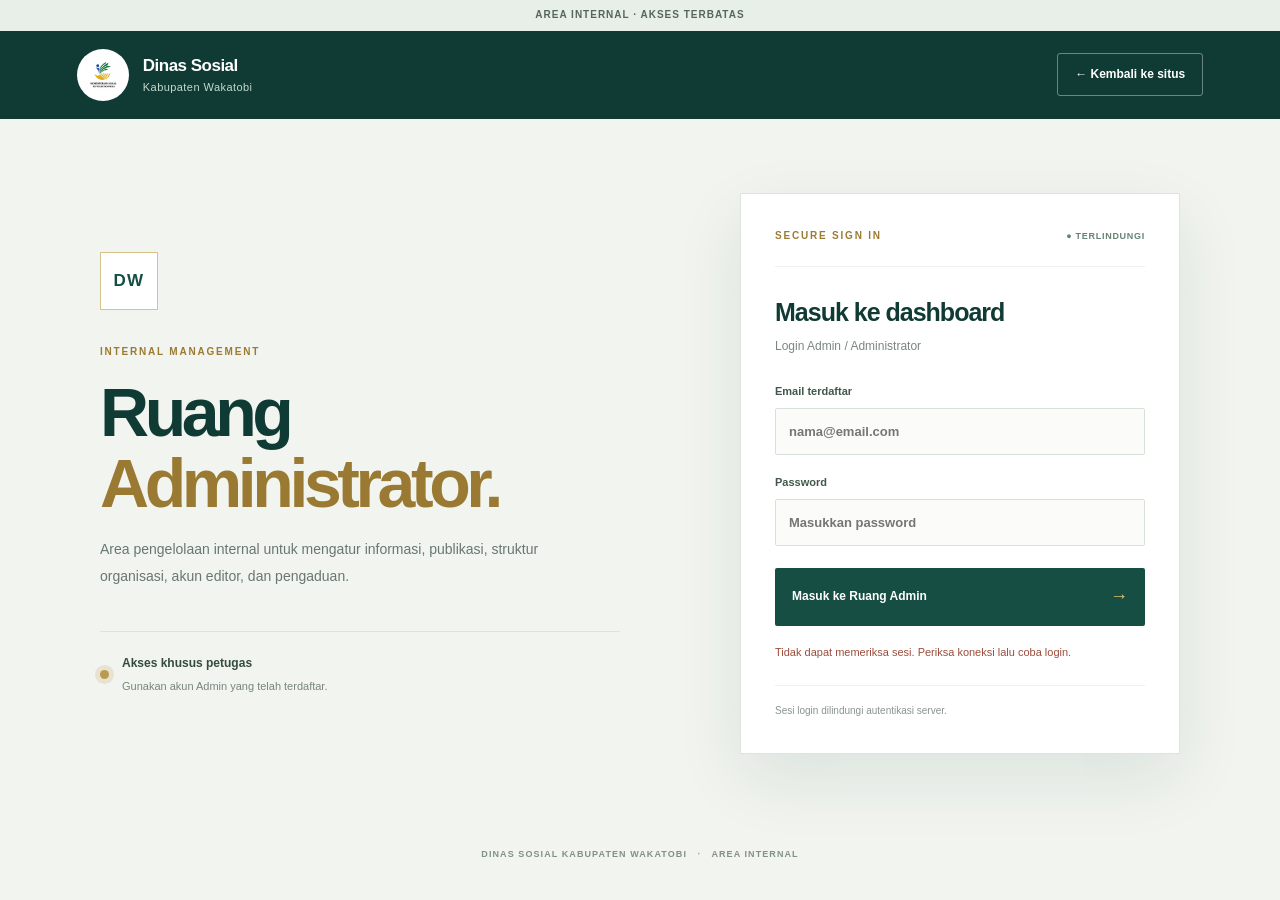
==== commit 329fbfcf: "Use the correct Dinsos office photo filename in admin dashboard" ====
--- a/admin.html
+++ b/admin.html
@@ -1,5 +1,5 @@
 <!doctype html>
-<html lang="id"><head><meta charset="utf-8"><meta name="viewport" content="width=device-width,initial-scale=1"><meta name="robots" content="noindex,nofollow"><meta name="theme-color" content="#103b34"><title>Ruang Administrasi | Dinsos Wakatobi</title><link rel="stylesheet" href="/css/styles.css?v=admin-fix-1"><script src="/js/main.js?v=admin-fix-1" defer></script><style>/* Admin dashboard — editorial ivory layout */
+<html lang="id"><head><meta charset="utf-8"><meta name="viewport" content="width=device-width,initial-scale=1"><meta name="robots" content="noindex,nofollow"><meta name="theme-color" content="#103b34"><title>Ruang Administrasi | Dinsos Wakatobi</title><link rel="stylesheet" href="/css/styles.css?v=admin-fix-1"><script src="/js/main.js?v=admin-login-fix-20261111" defer></script><style>/* Admin dashboard — editorial ivory layout */
 .admin-dashboard-body{min-height:100vh;background:#f4f1e8;color:#193a32;font-family:Georgia,"Times New Roman",serif}
 .admin-sidebar{position:fixed;inset:0 auto 0 0;width:250px;padding:28px 20px 24px;background:#f8f5ec;border-right:1px solid #d8d3c6;display:flex;flex-direction:column;z-index:30;overflow:hidden}
 .admin-brand{display:flex;align-items:center;flex-direction:column;gap:10px;text-align:center;text-decoration:none;color:#173c33;padding:0 0 32px}
@@ -12,7 +12,7 @@
 .admin-side-nav button.is-active{background:#17483c;color:#fff;box-shadow:0 5px 14px #17483c24}
 .admin-side-logout{margin-top:22px;border-top:1px solid #d9d4c8;border-radius:0;padding-top:22px}
 .admin-side-logout:hover{color:#9b4a3d}
-.admin-sidebar-landscape{margin:auto -20px -24px;height:170px;flex:none;background:linear-gradient(0deg,#e2e8dc99,#e2e8dc00),url("wakatobi-hero.jpg") center 70%/cover;opacity:.22;mask-image:linear-gradient(0deg,#000 10%,transparent 100%)}
+.admin-sidebar-landscape{margin:auto -20px -24px;height:170px;flex:none;background:linear-gradient(0deg,#e2e8dc99,#e2e8dc00),url("dinsos-dari-depan.jpg") center 70%/cover;opacity:.22;mask-image:linear-gradient(0deg,#000 10%,transparent 100%)}
 .admin-main{margin-left:250px;min-height:100vh;padding:0 26px 24px;max-width:none}
 .admin-topbar{height:66px;display:flex;align-items:center;justify-content:space-between;padding:0 12px;color:#31483e;font:700 14px Arial,sans-serif;letter-spacing:.03em}
 .admin-account{display:flex;align-items:center;gap:10px;padding:9px 15px;border:1px solid #d7d4ca;border-radius:24px;background:#fbfaf5;box-shadow:0 2px 8px #263e3210}
@@ -73,7 +73,7 @@
 <main class="admin-main"><header class="admin-topbar"><span>RUANG ADMINISTRASI</span><div class="admin-account"><i></i>Admin <span>⌄</span></div></header>
 <section id="admin-panel" hidden>
 <section class="admin-dashboard-section admin-overview" data-admin-section="overview">
-<div class="admin-hero"><img src="wakatobi-hero.jpg" alt="Gedung kantor Dinas Sosial Kabupaten Wakatobi"><div class="admin-hero-shade"></div><div class="admin-hero-copy"><span>RUANG ADMINISTRASI</span><h1>Selamat datang kembali,<br>Admin Dinsos.</h1><p>Kelola informasi dan layanan publik dengan lebih baik.</p><i></i></div></div>
+<div class="admin-hero"><img src="dinsos-dari-depan.jpg" alt="Gedung kantor Dinas Sosial Kabupaten Wakatobi"><div class="admin-hero-shade"></div><div class="admin-hero-copy"><span>RUANG ADMINISTRASI</span><h1>Selamat datang kembali,<br>Admin Dinsos.</h1><p>Kelola informasi dan layanan publik dengan lebih baik.</p><i></i></div></div>
 <div class="admin-overview-stats"><article><span class="admin-stat-icon">▤</span><div><strong id="stat-content">—</strong><small>Publikasi</small><em>Informasi tersimpan</em></div></article><article><span class="admin-stat-icon">♧</span><div><strong id="stat-structure">—</strong><small>Unit Kerja</small><em>Struktur organisasi</em></div></article><article><span class="admin-stat-icon">☏</span><div><strong id="stat-feedback">—</strong><small>Feedback</small><em>Masukan masyarakat</em></div></article><blockquote>Bersama Membangun<br>Wakatobi yang Lebih Baik</blockquote></div>
 <div class="admin-overview-columns"><section class="admin-overview-panel"><div class="admin-overview-heading"><h2>Publikasi Terbaru</h2><button type="button" data-admin-tab="content">Lihat Semua →</button></div><div id="admin-overview-content" class="admin-overview-content"><p class="admin-overview-empty">Memuat publikasi…</p></div></section><section class="admin-overview-panel"><div class="admin-overview-heading"><h2>Masukan Masyarakat</h2><button type="button" data-admin-tab="complaints">Lihat Semua →</button></div><div id="admin-overview-feedback" class="admin-overview-feedback"><p class="admin-overview-empty">Memuat feedback…</p></div></section></div>
 <section class="admin-overview-panel admin-activity"><div class="admin-overview-heading"><h2>Aktivitas Sistem</h2><span>PEMBARUAN TERBARU</span></div><div id="admin-overview-activity"><p class="admin-overview-empty">Aktivitas akan tampil saat ada pembaruan.</p></div></section>
--- a/css/styles.css
+++ b/css/styles.css
@@ -283,3 +283,70 @@
 @keyframes adminRise{from{opacity:0;transform:translateY(7px)}to{opacity:1;transform:translateY(0)}}
 @media(max-width:900px){.admin-sidebar{width:205px;padding-inline:14px}.admin-main{margin-left:205px;padding-inline:16px}.admin-overview-stats{grid-template-columns:repeat(3,1fr)}.admin-overview-stats blockquote{display:none}.admin-overview-stats article{padding:0 12px;gap:10px}.admin-stat-icon{width:48px;height:48px}.admin-overview-columns{grid-template-columns:1fr}}
 @media(max-width:620px){.admin-sidebar{position:relative;width:100%;height:auto;padding:12px 14px}.admin-brand{flex-direction:row;text-align:left;padding:0 0 12px}.admin-brand img{width:42px;height:46px}.admin-brand strong{font-size:16px}.admin-brand small{font-size:12px}.admin-side-nav{display:flex;overflow-x:auto;gap:5px}.admin-side-nav button{white-space:nowrap;padding:10px 12px;font-size:13px}.admin-side-nav button span{font-size:18px;width:auto}.admin-side-logout{position:absolute;right:12px;top:12px;margin:0;border:0;padding:8px;font-size:0}.admin-sidebar-landscape{display:none}.admin-main{margin:0;padding:0 12px 18px}.admin-topbar{height:48px;font-size:11px}.admin-hero{height:245px}.admin-hero-copy{left:6%;right:5%}.admin-hero-copy h1{font-size:34px}.admin-hero-copy p{font-size:14px}.admin-overview-stats{padding:14px 4px}.admin-overview-stats article{padding:0 7px;gap:7px;min-height:65px}.admin-stat-icon{width:35px;height:35px;font-size:19px}.admin-overview-stats article strong{font-size:26px}.admin-overview-stats article small{font-size:12px}.admin-overview-stats article em{display:none}.admin-overview-panel{padding:15px}.admin-overview-heading h2{font-size:20px}.admin-overview-heading button{font-size:11px}.admin-dashboard-form{grid-template-columns:1fr}.admin-dashboard-form label{grid-column:1!important}}
+
+/* Beranda: rapikan ruang kosong antarbagian */
+.page-main>section:not(.hero){min-height:0;padding-top:clamp(46px,5.2vw,72px);padding-bottom:clamp(46px,5.2vw,72px)}
+.intro-layout{margin-top:22px;gap:7%}
+.intro h2,.section-heading h2,.contact-heading h2{font-size:clamp(32px,4vw,52px)}
+.section-heading{margin-top:19px;margin-bottom:27px}
+.services-section,.news-section,.structure-section,.contact-section{scroll-margin-top:70px}
+.news-feature{margin-bottom:30px}
+.news-photo,.news-photo img{min-height:300px}
+.org-chart{padding-top:18px}
+@media(max-width:760px){
+.page-main>section:not(.hero){padding-top:44px;padding-bottom:48px}
+.intro-layout,.section-heading,.contact-heading,.news-feature{grid-template-columns:1fr;gap:18px}
+.intro-layout{margin-top:18px}
+.news-photo,.news-photo img{min-height:220px}
+.service-row{grid-template-columns:1fr;gap:7px;padding:17px 4px}
+.org-branches{grid-template-columns:1fr 1fr;gap:12px}
+}
+@media(max-width:480px){
+.hero{min-height:460px;height:calc(82svh - 145px);padding:45px 23px}
+.hero h1{font-size:clamp(42px,11vw,58px)}
+.hero-description{font-size:13px}
+.org-branches{grid-template-columns:1fr}
+.org-branches:before,.org-unit:before{display:none}
+.org-unit p{min-height:0}
+.org-bottom{flex-direction:column}
+.contact-list{grid-template-columns:1fr}
+.contact-item,.contact-item+.contact-item{padding:17px 0;border-left:0;border-bottom:1px solid var(--line)}
+}
+
+/* Homepage portal: quick access, citizen guide and live publication feed */
+.quick-access{padding-top:56px;padding-bottom:66px;background:#fff}
+.quick-access-heading,.latest-heading{display:flex;justify-content:space-between;align-items:end;gap:24px;margin:20px 0 25px}
+.quick-access-heading h2,.guide-heading h2,.latest-heading h2{margin:0;color:var(--forest-dark);font-size:clamp(30px,3.8vw,46px);line-height:1.12;letter-spacing:-.05em}
+.quick-access-heading p,.guide-heading>p,.latest-heading p{margin:9px 0 0;color:var(--muted);font-size:13px;line-height:1.8}
+.quick-access-all{color:var(--green);font-size:12px;font-weight:750;text-decoration:none;white-space:nowrap}
+.quick-access-grid{display:grid;grid-template-columns:repeat(4,minmax(0,1fr));gap:12px}
+.quick-access-card{display:grid;grid-template-columns:42px 1fr 16px;gap:12px;align-items:center;min-height:112px;padding:17px 15px;background:#f7f8f4;border:1px solid #e1e7df;text-decoration:none;transition:transform .2s,border-color .2s,background .2s}
+.quick-access-card:hover{transform:translateY(-3px);background:#fff;border-color:#9eb6a5}
+.quick-access-icon{width:40px;height:40px;display:grid;place-items:center;background:#e7eee6;color:var(--forest);font-size:23px}
+.quick-access-card strong,.quick-access-card small{display:block}
+.quick-access-card strong{color:var(--forest-dark);font-size:13px;line-height:1.4}
+.quick-access-card small{margin-top:5px;color:var(--muted);font-size:10px;line-height:1.55}
+.quick-access-card>b{color:#9a7d3d;font-size:17px}
+.guide-section{background:#edf2eb;padding-top:70px;padding-bottom:72px}
+.guide-heading{display:grid;grid-template-columns:1fr .65fr;gap:8%;align-items:end;margin:20px 0 28px}
+.guide-steps{display:grid;grid-template-columns:repeat(3,1fr);gap:0;border-top:1px solid #cfdacf;border-bottom:1px solid #cfdacf}
+.guide-steps article{display:grid;grid-template-columns:38px 1fr;gap:14px;padding:23px 20px 23px 0}
+.guide-steps article+article{padding-left:20px;border-left:1px solid #cfdacf}
+.guide-steps article>span{color:#a0823d;font-size:12px;font-weight:800}
+.guide-steps h3{margin:0;color:var(--forest-dark);font-size:16px}
+.guide-steps p{margin:7px 0 0;color:var(--muted);font-size:11px;line-height:1.8}
+.guide-disclaimer{margin:15px 0 0;color:#77847a;font-size:10px}
+.latest-section{padding-top:70px;padding-bottom:76px;background:#fff}
+.latest-heading{margin-bottom:25px}
+.latest-live{display:inline-flex;align-items:center;gap:8px;color:#6c806f;font-size:9px;font-weight:800;letter-spacing:.1em;white-space:nowrap}
+.latest-live i{width:7px;height:7px;border-radius:50%;background:#76a17b}
+.latest-grid{display:grid;grid-template-columns:repeat(2,minmax(0,1fr));gap:12px}
+.public-content-card{padding:20px;background:#f8f9f5;border:1px solid #e2e8e0}
+.public-content-type{color:#987b3d;font-size:9px;font-weight:850;letter-spacing:.12em}
+.public-content-card h3{margin:10px 0 7px;color:var(--forest-dark);font-size:18px;line-height:1.35}
+.public-content-card p{margin:0 0 12px;color:var(--muted);font-size:12px;line-height:1.8}
+.public-content-card>small{display:block;color:#8a958d;font-size:10px}
+.public-content-card .inline-link{margin-top:12px}
+.public-content-state{grid-column:1/-1;margin:0;padding:24px;background:#f7f8f4;border:1px dashed #d6e0d6;color:#77847a;font-size:12px}
+@media(max-width:900px){.quick-access-grid{grid-template-columns:repeat(2,minmax(0,1fr))}}
+@media(max-width:640px){.quick-access-heading,.latest-heading{align-items:flex-start;flex-direction:column}.guide-heading{grid-template-columns:1fr;gap:12px}.guide-steps{grid-template-columns:1fr}.guide-steps article,.guide-steps article+article{padding:18px 0;border-left:0}.guide-steps article+article{border-top:1px solid #cfdacf}.latest-grid{grid-template-columns:1fr}.latest-live{font-size:8px}.quick-access-card{min-height:105px;padding:13px 11px;grid-template-columns:34px 1fr 12px;gap:9px}.quick-access-icon{width:34px;height:34px}}
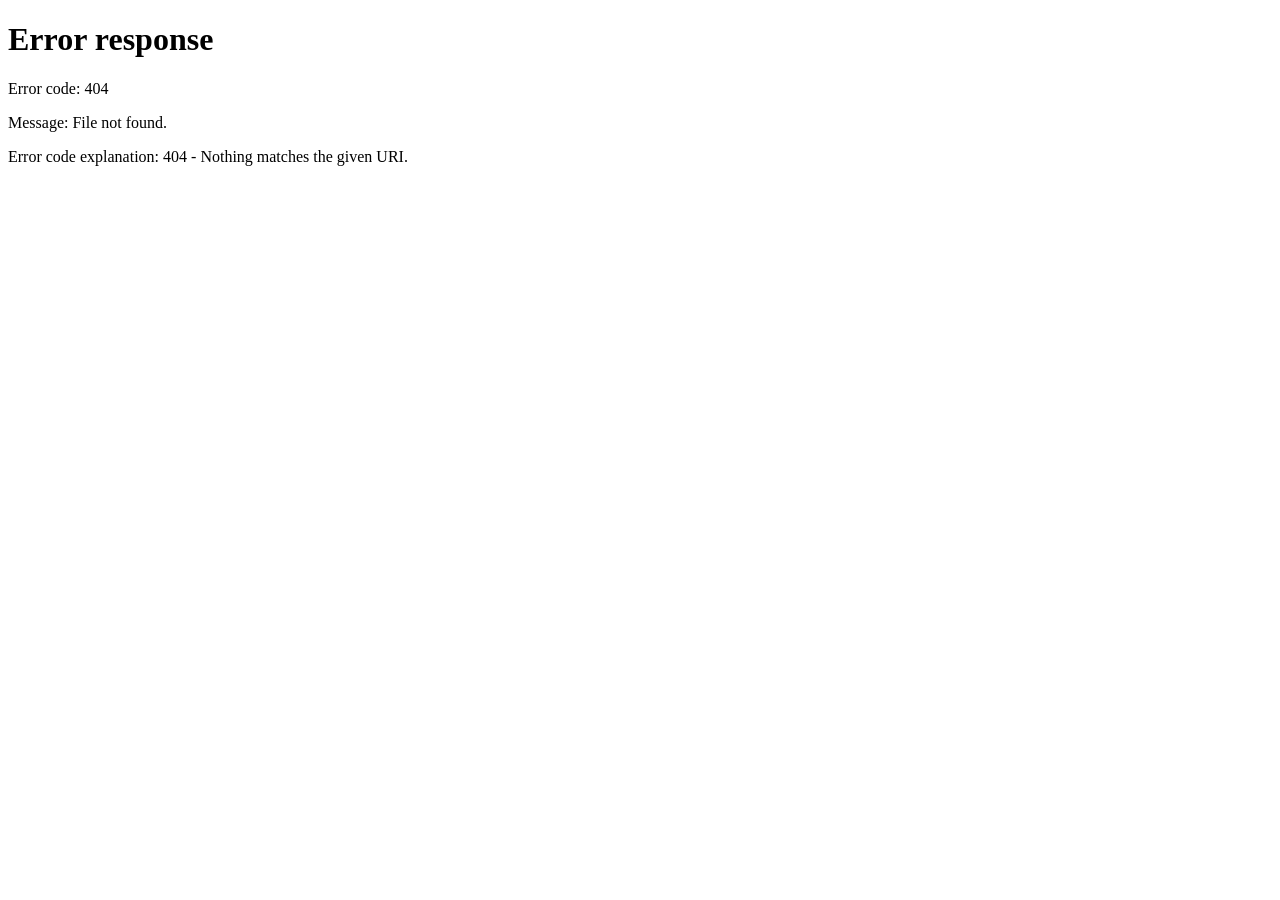
==== commit 65b1b298: "Refresh private dashboard assets" ====
--- a/admin.html
+++ b/admin.html
@@ -1,5 +1,5 @@
 <!doctype html>
-<html lang="id"><head><meta charset="utf-8"><meta name="viewport" content="width=device-width,initial-scale=1"><meta name="robots" content="noindex,nofollow"><meta name="theme-color" content="#103b34"><title>Ruang Administrasi | Dinsos Wakatobi</title><link rel="stylesheet" href="/css/styles.css?v=admin-fix-1"><script src="/js/main.js?v=admin-login-fix-20261111" defer></script><style>/* Admin dashboard — editorial ivory layout */
+<html lang="id"><head><meta charset="utf-8"><meta name="viewport" content="width=device-width,initial-scale=1"><meta name="robots" content="noindex,nofollow"><meta name="theme-color" content="#103b34"><title>Ruang Administrasi | Dinsos Wakatobi</title><link rel="stylesheet" href="/css/styles.css?v=admin-fix-1"><script src="/js/main.js?v=admin-private-route-20261111" defer></script><style>/* Admin dashboard — editorial ivory layout */
 .admin-dashboard-body{min-height:100vh;background:#f4f1e8;color:#193a32;font-family:Georgia,"Times New Roman",serif}
 .admin-sidebar{position:fixed;inset:0 auto 0 0;width:250px;padding:28px 20px 24px;background:#f8f5ec;border-right:1px solid #d8d3c6;display:flex;flex-direction:column;z-index:30;overflow:hidden}
 .admin-brand{display:flex;align-items:center;flex-direction:column;gap:10px;text-align:center;text-decoration:none;color:#173c33;padding:0 0 32px}
